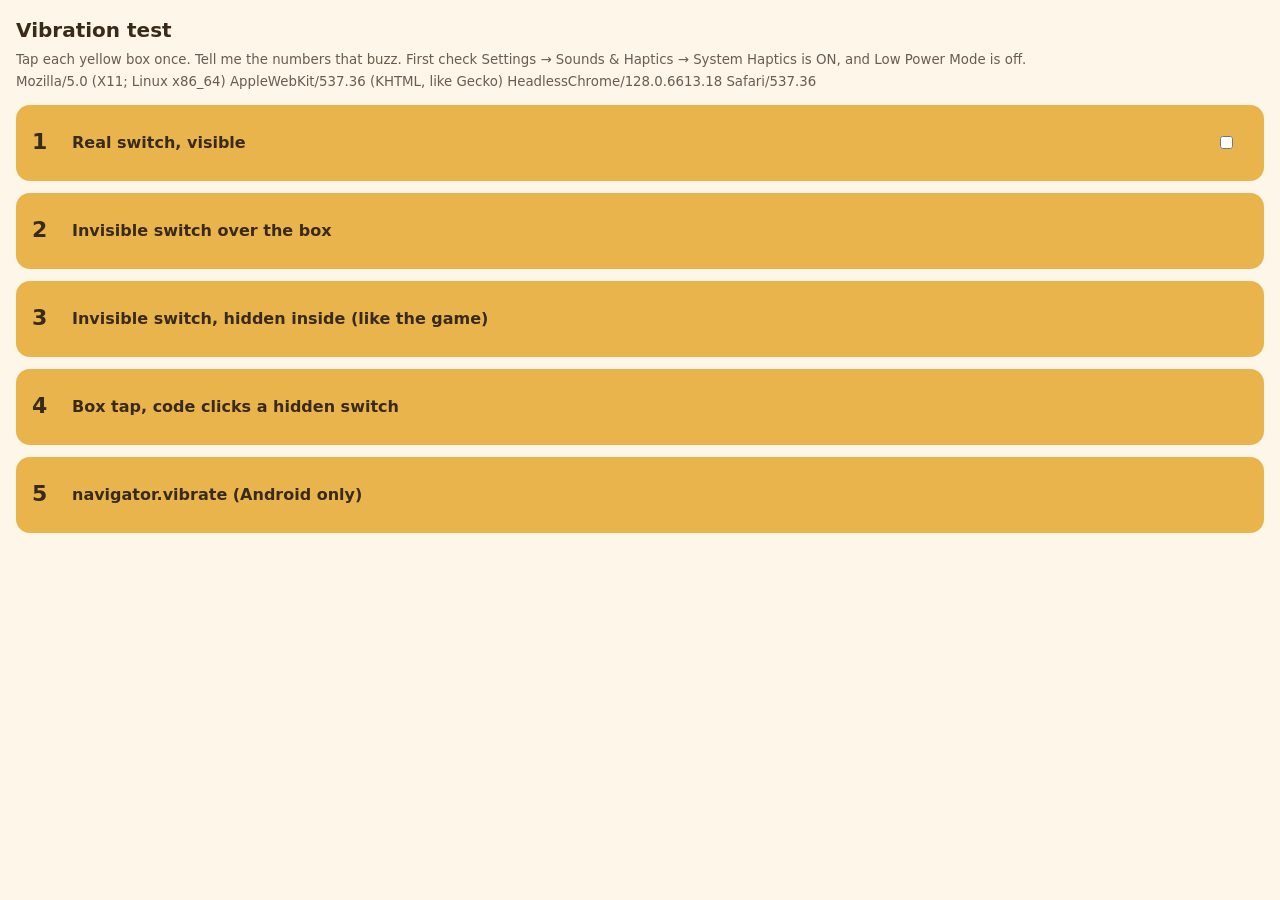
==== souk-el-khan/haptics.html @ 99d02b87 "Souk el-Khan: iPhone vibration test page Co-Authored-By: Claude Opus 5.5 <noreply@anthropic.com>" ====
<!doctype html>
<html lang="en"><head><meta charset="utf-8"><meta name="viewport" content="width=device-width,initial-scale=1">
<title>Vibration test</title>
<style>
:root{color-scheme:light dark}
body{margin:0;padding:16px;font:16px/1.4 -apple-system,system-ui,sans-serif;background:#fdf6e9;color:#3a2a1a}
@media (prefers-color-scheme:dark){body{background:#1c1610;color:#f3e6d0}}
h1{font-size:20px;margin:0 0 4px}
.t{position:relative;display:flex;align-items:center;gap:12px;margin:12px 0;padding:16px;border-radius:14px;background:#e9b44c;color:#3a2a1a;font-weight:600;min-height:44px;user-select:none;-webkit-user-select:none}
.t b{font-size:22px;min-width:28px}.t span{flex:1}.t i{font-style:normal;opacity:.7}
.ghost{-webkit-appearance:none;appearance:none;position:absolute;inset:0;width:100%;height:100%;margin:0;opacity:0}
.hid{position:absolute;opacity:0;pointer-events:none}
small{opacity:.75}
</style></head><body>
<h1>Vibration test</h1>
<small>Tap each yellow box once. Tell me the numbers that buzz. First check Settings → Sounds &amp; Haptics → System Haptics is ON, and Low Power Mode is off.</small>
<div id="ua"><small></small></div>

<label class="t"><b>1</b><span>Real switch, visible</span><input type="checkbox" switch><i></i></label>
<label class="t"><b>2</b><span>Invisible switch over the box</span><input class="ghost" type="checkbox" switch><i></i></label>
<div class="t" id="s3"><b>3</b><span>Invisible switch, hidden inside (like the game)</span><i></i></div>
<div class="t" id="s4"><b>4</b><span>Box tap, code clicks a hidden switch</span><i></i></div>
<div class="t" id="s5"><b>5</b><span>navigator.vibrate (Android only)</span><i></i></div>

<script>
const $=s=>document.querySelector(s), n={};
const count=(el)=>{const k=el.querySelector('b').textContent; n[k]=(n[k]||0)+1; el.querySelector('i').textContent='tapped '+n[k];};
document.querySelectorAll('label.t').forEach(l=>l.addEventListener('click',e=>{if(e.target.tagName==='INPUT') count(l);}));
$('#ua small').textContent=navigator.userAgent;
// 3: same as the game, a see-through switch in a closed shadow root
const host=document.createElement('souk-pad'), root=host.attachShadow({mode:'closed'}), sw=document.createElement('input');
host.style.cssText='position:absolute;inset:0;display:block';
sw.type='checkbox'; sw.setAttribute('switch',''); sw.style.cssText='-webkit-appearance:none;appearance:none;position:absolute;inset:0;width:100%;height:100%;margin:0;opacity:0';
root.append(sw); $('#s3').append(host); sw.addEventListener('click',()=>count($('#s3')));
// 4: the pre-iOS-26.5 trick, a script click on a hidden switch's label
const lab=document.createElement('label'); lab.className='hid'; lab.innerHTML='<input type="checkbox" switch>'; document.body.append(lab);
$('#s4').addEventListener('click',()=>{lab.click(); count($('#s4'));});
$('#s5').addEventListener('click',()=>{$('#s5 i').textContent=navigator.vibrate?(navigator.vibrate(40)?'buzzed':'refused'):'not in this browser';});
</script>
</body></html>
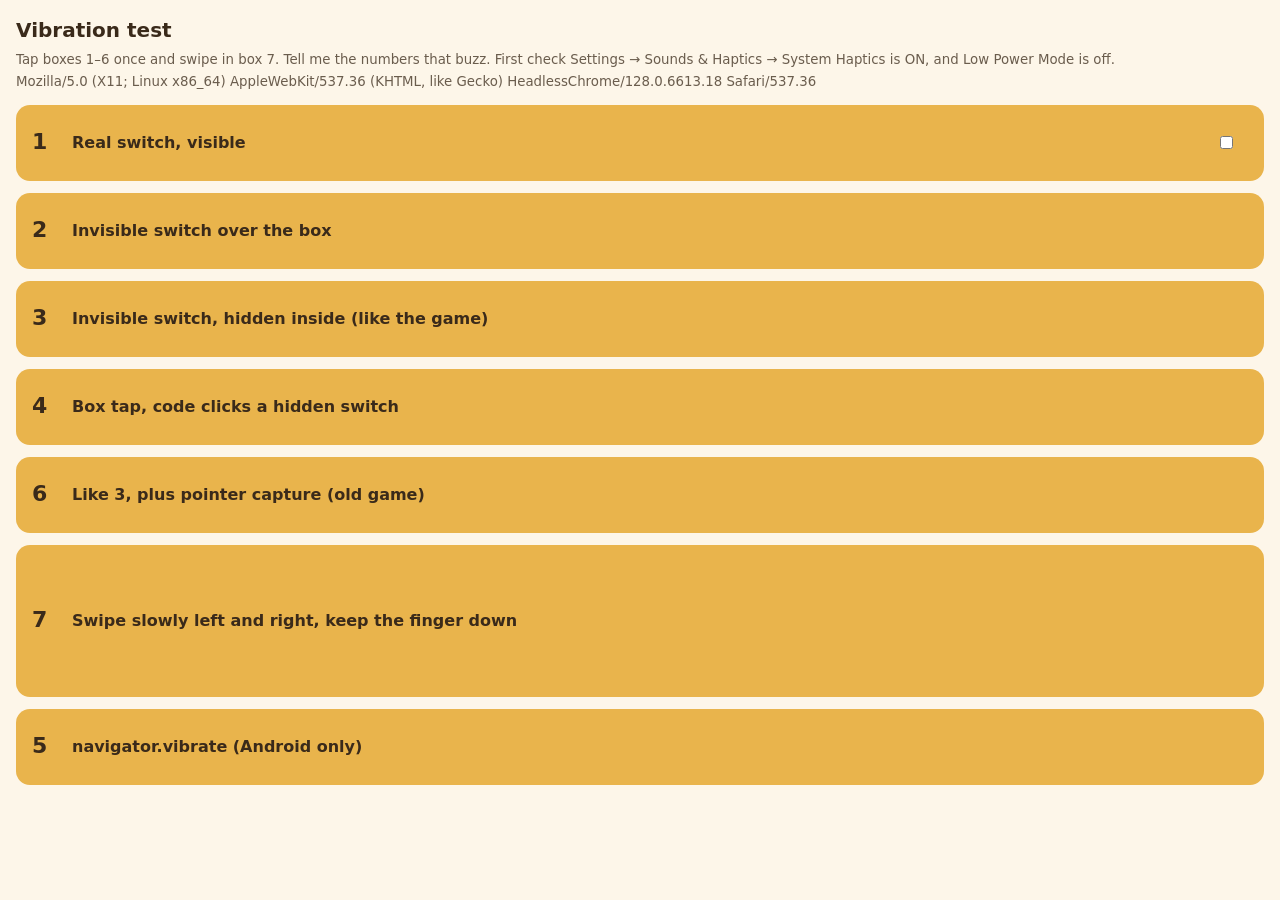
==== commit ed606230: "Souk el-Khan: iPhone taps buzz again (no pointer capture), swipe hold 250 ms; test boxes 6-7 Co-Auth" ====
--- a/souk-el-khan/haptics.html
+++ b/souk-el-khan/haptics.html
@@ -13,13 +13,15 @@
 small{opacity:.75}
 </style></head><body>
 <h1>Vibration test</h1>
-<small>Tap each yellow box once. Tell me the numbers that buzz. First check Settings → Sounds &amp; Haptics → System Haptics is ON, and Low Power Mode is off.</small>
+<small>Tap boxes 1–6 once and swipe in box 7. Tell me the numbers that buzz. First check Settings → Sounds &amp; Haptics → System Haptics is ON, and Low Power Mode is off.</small>
 <div id="ua"><small></small></div>
 
 <label class="t"><b>1</b><span>Real switch, visible</span><input type="checkbox" switch><i></i></label>
 <label class="t"><b>2</b><span>Invisible switch over the box</span><input class="ghost" type="checkbox" switch><i></i></label>
 <div class="t" id="s3"><b>3</b><span>Invisible switch, hidden inside (like the game)</span><i></i></div>
 <div class="t" id="s4"><b>4</b><span>Box tap, code clicks a hidden switch</span><i></i></div>
+<div class="t" id="s6"><b>6</b><span>Like 3, plus pointer capture (old game)</span><i></i></div>
+<div class="t" id="s7" style="min-height:120px"><b>7</b><span>Swipe slowly left and right, keep the finger down</span><i></i></div>
 <div class="t" id="s5"><b>5</b><span>navigator.vibrate (Android only)</span><i></i></div>
 
 <script>
@@ -36,5 +38,21 @@
 const lab=document.createElement('label'); lab.className='hid'; lab.innerHTML='<input type="checkbox" switch>'; document.body.append(lab);
 $('#s4').addEventListener('click',()=>{lab.click(); count($('#s4'));});
 $('#s5').addEventListener('click',()=>{$('#s5 i').textContent=navigator.vibrate?(navigator.vibrate(40)?'buzzed':'refused'):'not in this browser';});
+// 6 and 7 share a pad maker: a see-through switch in a closed shadow root, like 3
+function pad(box){const h=document.createElement('souk-pad'), w=document.createElement('input');
+  h.style.cssText='position:absolute;inset:0;display:block;touch-action:none'; w.type='checkbox'; w.setAttribute('switch','');
+  w.style.cssText=REST; h.attachShadow({mode:'closed'}).append(w); $(box).append(h); return [h,w];}
+const REST='-webkit-appearance:none;appearance:none;position:absolute;left:0;top:0;width:100%;height:100%;margin:0;padding:0;border:0;opacity:0';
+const [h6,w6]=pad('#s6'); w6.addEventListener('click',()=>count($('#s6')));
+$('#s6').addEventListener('pointerdown',e=>{try{$('#s6').setPointerCapture(e.pointerId);}catch(_){}});
+// 7: the strip trick, one jump every 60 px of drag once 250 ms have passed
+const [h7,w7]=pad('#s7'), W=4000; let d=null;
+const put=()=>{const b=h7.getBoundingClientRect(); w7.style.cssText=REST+`;pointer-events:none;top:0;height:8px;width:${W}px;left:${d.x-b.left-W*(d.side?3:1)/4}px`; void w7.offsetWidth;};
+h7.addEventListener('touchstart',e=>{const t=e.changedTouches[0]; d={at:performance.now(),x:t.clientX,last:t.clientX,side:0,n:0}; put();},{passive:true});
+h7.addEventListener('touchmove',e=>{if(!d) return; d.x=e.changedTouches[0].clientX;
+  if(performance.now()-d.at>=250&&Math.abs(d.x-d.last)>=60){d.last=d.x; d.side^=1; d.n++; $('#s7 i').textContent='jumps '+d.n;} put();},{passive:true});
+const end7=()=>{if(!d) return; const at=d.at; d=null; w7.style.display='none'; void w7.offsetWidth; setTimeout(()=>{w7.style.cssText=REST;},Math.max(0,at+300-performance.now()));};
+h7.addEventListener('touchend',end7); h7.addEventListener('touchcancel',end7);
+console.assert(REST.includes('opacity:0'),'test switches stay invisible');
 </script>
 </body></html>
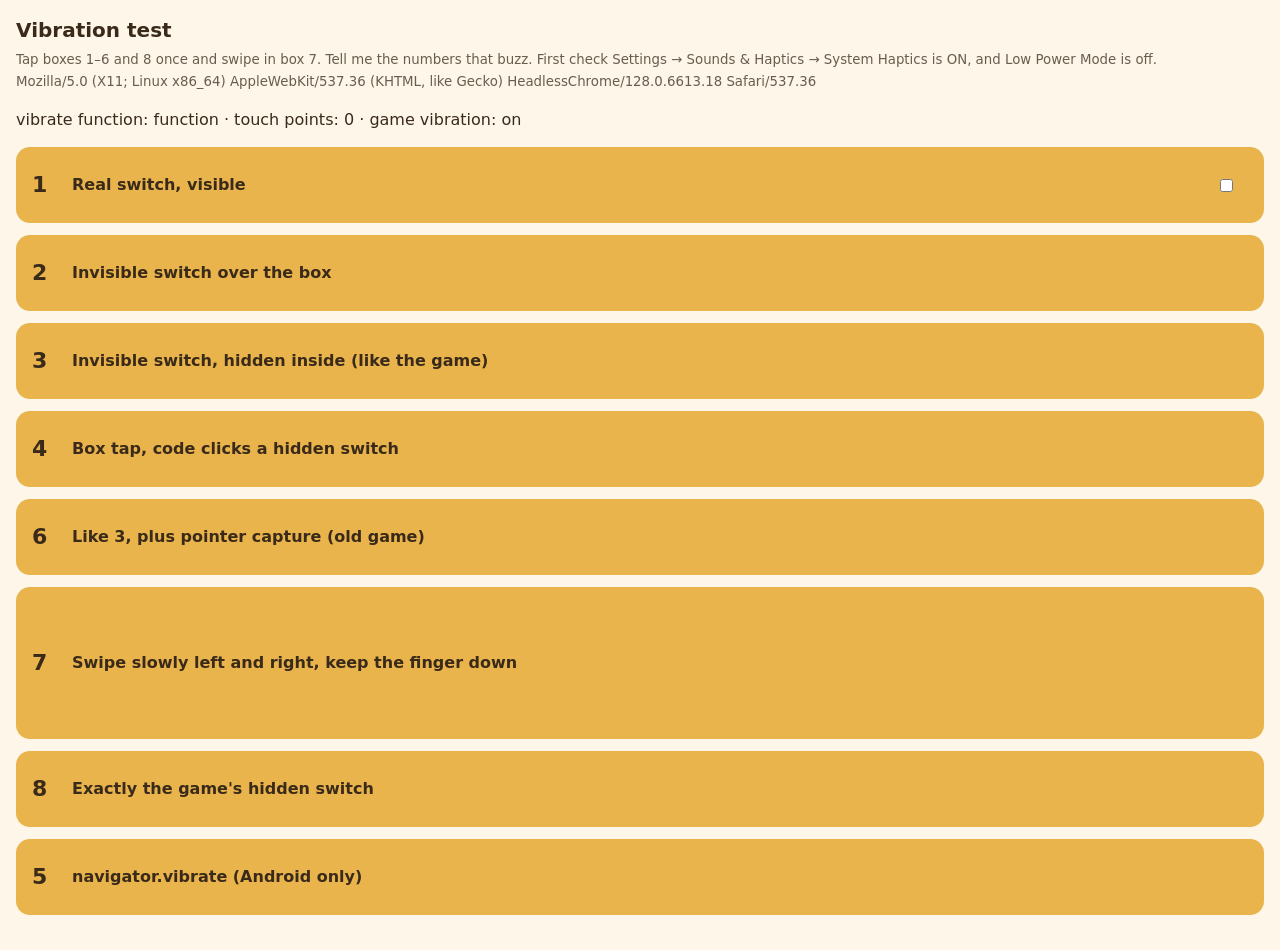
==== commit 00047b4d: "Souk el-Khan: iPhone pad no longer depends on navigator.vibrate; test box 8 and status line Co-Autho" ====
--- a/souk-el-khan/haptics.html
+++ b/souk-el-khan/haptics.html
@@ -13,8 +13,9 @@
 small{opacity:.75}
 </style></head><body>
 <h1>Vibration test</h1>
-<small>Tap boxes 1–6 once and swipe in box 7. Tell me the numbers that buzz. First check Settings → Sounds &amp; Haptics → System Haptics is ON, and Low Power Mode is off.</small>
+<small>Tap boxes 1–6 and 8 once and swipe in box 7. Tell me the numbers that buzz. First check Settings → Sounds &amp; Haptics → System Haptics is ON, and Low Power Mode is off.</small>
 <div id="ua"><small></small></div>
+<p id="game"></p>
 
 <label class="t"><b>1</b><span>Real switch, visible</span><input type="checkbox" switch><i></i></label>
 <label class="t"><b>2</b><span>Invisible switch over the box</span><input class="ghost" type="checkbox" switch><i></i></label>
@@ -22,6 +23,7 @@
 <div class="t" id="s4"><b>4</b><span>Box tap, code clicks a hidden switch</span><i></i></div>
 <div class="t" id="s6"><b>6</b><span>Like 3, plus pointer capture (old game)</span><i></i></div>
 <div class="t" id="s7" style="min-height:120px"><b>7</b><span>Swipe slowly left and right, keep the finger down</span><i></i></div>
+<div class="t" id="s8"><b>8</b><span>Exactly the game's hidden switch</span><i></i></div>
 <div class="t" id="s5"><b>5</b><span>navigator.vibrate (Android only)</span><i></i></div>
 
 <script>
@@ -53,6 +55,14 @@
   if(performance.now()-d.at>=250&&Math.abs(d.x-d.last)>=60){d.last=d.x; d.side^=1; d.n++; $('#s7 i').textContent='jumps '+d.n;} put();},{passive:true});
 const end7=()=>{if(!d) return; const at=d.at; d=null; w7.style.display='none'; void w7.offsetWidth; setTimeout(()=>{w7.style.cssText=REST;},Math.max(0,at+300-performance.now()));};
 h7.addEventListener('touchend',end7); h7.addEventListener('touchcancel',end7);
+// what the game sees on this phone (same site, so same saved settings)
+$('#game').textContent=`vibrate function: ${typeof navigator.vibrate} · touch points: ${navigator.maxTouchPoints} · game vibration: ${localStorage.getItem('soukKhan.noVib')?'OFF':'on'}`;
+// 8: the game's pad, same styles and attributes
+const h8=document.createElement('souk-pad'), w8=document.createElement('input'); h8.setAttribute('aria-hidden','true');
+h8.style.cssText='all:initial;position:absolute;inset:0;display:block;z-index:2;contain:strict;touch-action:none;-webkit-tap-highlight-color:transparent;user-select:none;-webkit-user-select:none;-webkit-touch-callout:none';
+w8.type='checkbox'; w8.setAttribute('switch',''); w8.tabIndex=-1; w8.style.cssText=REST+';pointer-events:auto';
+for(const ev of ['click','input','change']) w8.addEventListener(ev,e=>e.stopPropagation());
+w8.addEventListener('click',()=>count($('#s8'))); h8.attachShadow({mode:'closed'}).append(w8); $('#s8').append(h8);
 console.assert(REST.includes('opacity:0'),'test switches stay invisible');
 </script>
 </body></html>
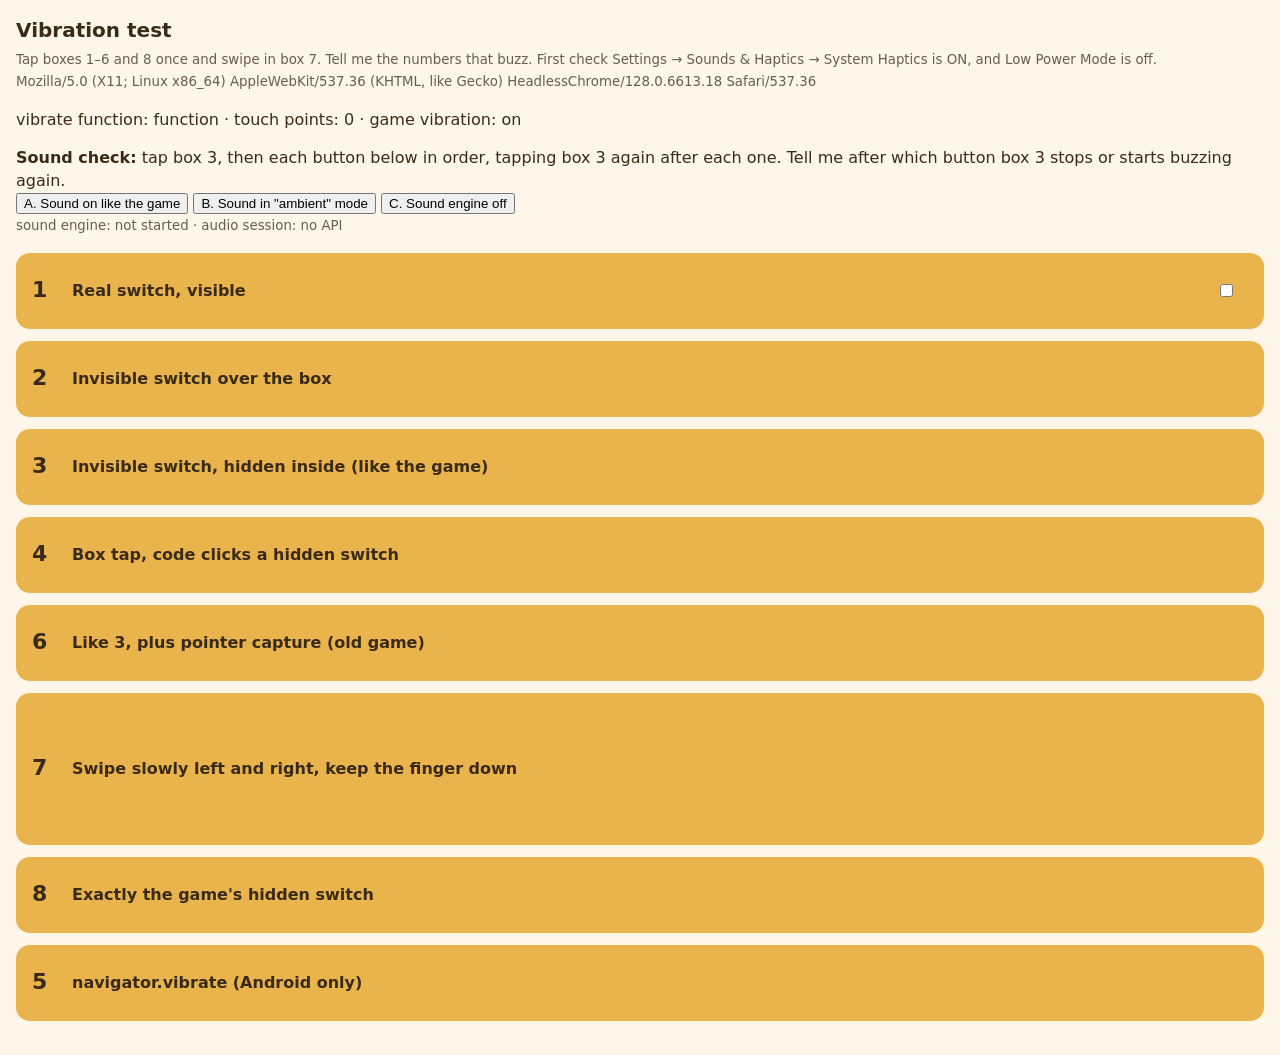
==== commit 66c7186b: "Souk el-Khan: keep the sound engine off while muted; test page sound check Co-Authored-By: Claude Op" ====
--- a/souk-el-khan/haptics.html
+++ b/souk-el-khan/haptics.html
@@ -16,6 +16,8 @@
 <small>Tap boxes 1–6 and 8 once and swipe in box 7. Tell me the numbers that buzz. First check Settings → Sounds &amp; Haptics → System Haptics is ON, and Low Power Mode is off.</small>
 <div id="ua"><small></small></div>
 <p id="game"></p>
+<p><b>Sound check:</b> tap box 3, then each button below in order, tapping box 3 again after each one. Tell me after which button box 3 stops or starts buzzing again.<br>
+<button id="snd">A. Sound on like the game</button> <button id="amb">B. Sound in "ambient" mode</button> <button id="off">C. Sound engine off</button><br><small id="sst">sound engine: not started</small></p>
 
 <label class="t"><b>1</b><span>Real switch, visible</span><input type="checkbox" switch><i></i></label>
 <label class="t"><b>2</b><span>Invisible switch over the box</span><input class="ghost" type="checkbox" switch><i></i></label>
@@ -63,6 +65,13 @@
 w8.type='checkbox'; w8.setAttribute('switch',''); w8.tabIndex=-1; w8.style.cssText=REST+';pointer-events:auto';
 for(const ev of ['click','input','change']) w8.addEventListener(ev,e=>e.stopPropagation());
 w8.addEventListener('click',()=>count($('#s8'))); h8.attachShadow({mode:'closed'}).append(w8); $('#s8').append(h8);
+// sound check: the game starts an AudioContext on the first tap and keeps it running
+let ac=null; const sst=()=>$('#sst').textContent=`sound engine: ${ac?ac.state:'not started'} · audio session: ${navigator.audioSession?navigator.audioSession.type:'no API'}`;
+const beep=()=>{const o=ac.createOscillator(), g=ac.createGain(); g.gain.value=.08; o.frequency.value=760; o.connect(g).connect(ac.destination); o.start(); o.stop(ac.currentTime+.08);};
+$('#snd').onclick=async()=>{ac=ac||new (window.AudioContext||window.webkitAudioContext)(); await ac.resume(); beep(); sst();};
+$('#amb').onclick=async()=>{if(navigator.audioSession) navigator.audioSession.type='ambient'; ac=ac||new (window.AudioContext||window.webkitAudioContext)(); await ac.resume(); beep(); sst();};
+$('#off').onclick=async()=>{if(ac) await ac.suspend(); sst();};
+sst();
 console.assert(REST.includes('opacity:0'),'test switches stay invisible');
 </script>
 </body></html>
